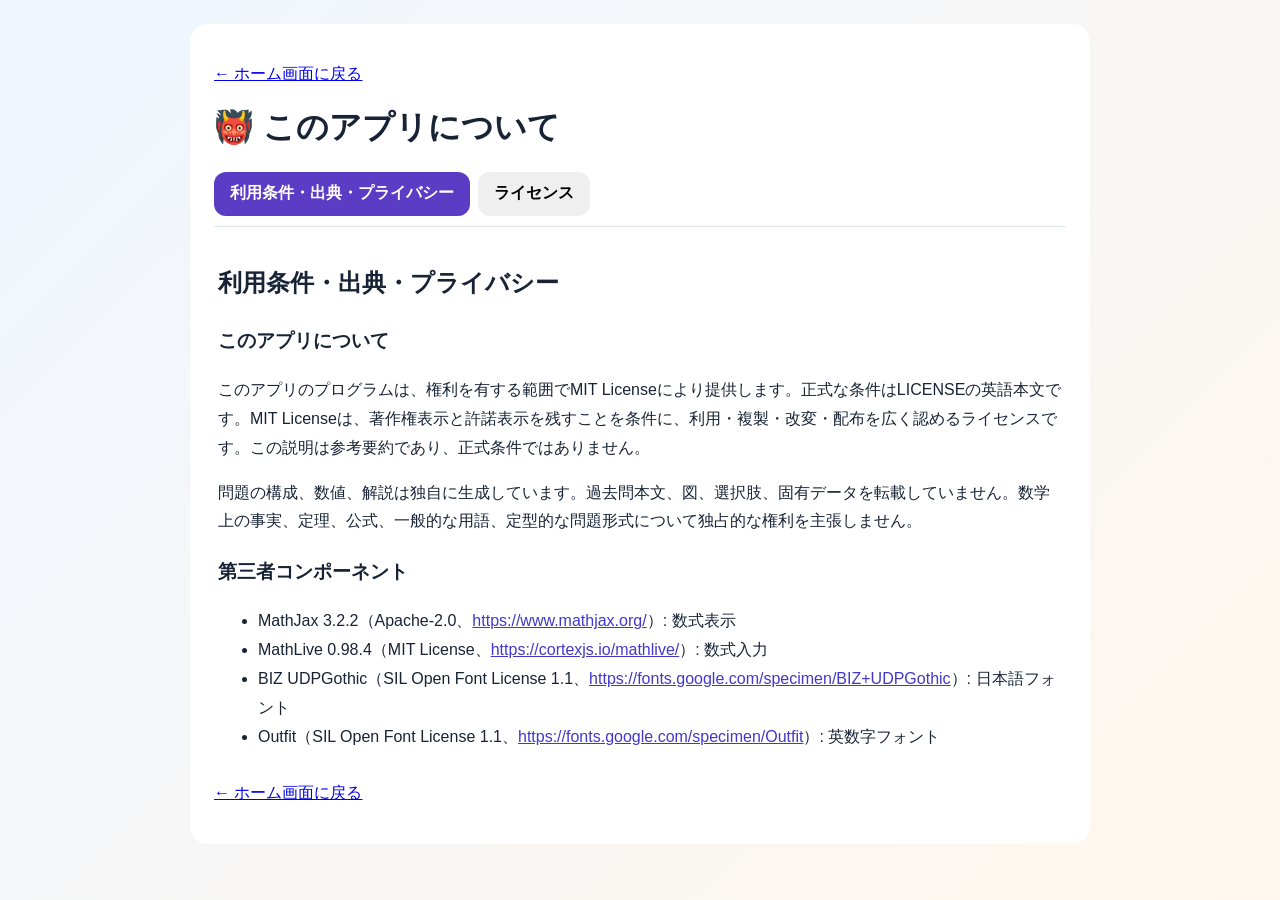
==== legal.html @ 6192b5d9 "一次方程式10問ドリルを公開" ====
<!doctype html>
<html lang="ja">
<head>
  <meta charset="utf-8"><meta name="viewport" content="width=device-width, initial-scale=1">
  <title>このアプリについて — 👹 高校入試対策シリーズ ～大問2・一次方程式～</title>
  <link rel="stylesheet" href="style.css">
  <style>body{overflow:auto}.legal{width:min(900px,100%);margin:24px auto;background:#fff;padding:24px;border-radius:18px}.tabs{display:flex;gap:8px;border-bottom:1px solid #dbe4ef;padding-bottom:10px}.tabs button[aria-selected="true"]{background:#5b3cc4;color:#fff}.panel{line-height:1.8;max-height:60vh;overflow:auto;padding:14px 4px}.panel pre{white-space:pre-wrap;font: .82rem ui-monospace,monospace}.panel a{color:#4338ca}</style>
</head>
<body><main class="legal"><p><a href="./">← ホーム画面に戻る</a></p><h1><span class="emoji-icon">👹</span> このアプリについて</h1><div class="tabs" role="tablist" aria-label="権利情報"><button role="tab" aria-selected="true" aria-controls="terms" id="terms-tab">利用条件・出典・プライバシー</button><button role="tab" aria-selected="false" aria-controls="license" id="license-tab">ライセンス</button></div><section id="terms" role="tabpanel" aria-labelledby="terms-tab" class="panel"></section><section id="license" role="tabpanel" aria-labelledby="license-tab" class="panel" hidden></section><p><a href="./">← ホーム画面に戻る</a></p></main>
<script>
function appendTextWithLinks(target,text){const parts=text.replace(/`/g,'').split(/(https?:\/\/[^\s）)]+[^\s）),.]?)/g);parts.forEach(part=>{if(/^https?:\/\//.test(part)){const a=document.createElement('a');a.href=part;a.target='_blank';a.rel='noopener';a.textContent=part;target.append(a)}else target.append(document.createTextNode(part));});}
function renderNotice(text,target){let list=null;text.split('\n').forEach(line=>{if(line.startsWith('# ')){const e=document.createElement('h2');e.textContent=line.slice(2);target.append(e);list=null;}else if(line.startsWith('## ')){const e=document.createElement('h3');e.textContent=line.slice(3);target.append(e);list=null;}else if(line.startsWith('- ')){if(!list){list=document.createElement('ul');target.append(list)}const e=document.createElement('li');appendTextWithLinks(e,line.slice(2));list.append(e)}else if(line.trim()){const e=document.createElement('p');appendTextWithLinks(e,line);target.append(e);list=null;}})}
async function load(){const terms=document.querySelector('#terms'),license=document.querySelector('#license');try{renderNotice(await (await fetch('NOTICE.md')).text(),terms)}catch{terms.textContent='利用条件を読み込めませんでした。'}try{const pre=document.createElement('pre');pre.textContent=await (await fetch('LICENSE')).text();license.append(pre)}catch{license.textContent='ライセンスを読み込めませんでした。'}}
document.querySelectorAll('[role=tab]').forEach(tab=>tab.addEventListener('click',()=>{document.querySelectorAll('[role=tab]').forEach(t=>t.setAttribute('aria-selected',String(t===tab)));document.querySelector('#terms').hidden=tab.id!=='terms-tab';document.querySelector('#license').hidden=tab.id!=='license-tab';}));load();
</script></body></html>
---- style.css ----
:root { --ink:#182436; --muted:#64748b; --paper:#f8fafc; --primary:#5b3cc4; --accent:#f97316; --good:#087f5b; --bad:#c92a2a; --line:#dbe4ef; --font:'Outfit','BIZ UDPGothic',sans-serif; }
* { box-sizing:border-box; }
html, body { width:100%; height:100%; margin:0; overflow:hidden; background:linear-gradient(135deg,#eff6ff,#fff7ed); color:var(--ink); font-family:var(--font); }
button, input { font:inherit; } button { cursor:pointer; border:0; border-radius:12px; min-height:44px; padding:10px 16px; font-weight:700; } button:focus-visible, a:focus-visible, math-field:focus-visible { outline:3px solid #fbbf24; outline-offset:2px; }
#app { height:100%; padding:clamp(12px,2vw,28px); display:flex; align-items:center; justify-content:center; }
.shell { width:min(1100px,100%); height:min(700px,100%); min-height:0; display:flex; flex-direction:column; background:rgba(255,255,255,.94); border:1px solid #e7edf5; border-radius:24px; box-shadow:0 18px 55px rgba(30,41,59,.16); overflow:hidden; }
.topbar { display:flex; align-items:center; justify-content:space-between; gap:12px; padding:16px 22px; border-bottom:1px solid var(--line); }
.brand { margin:0; font-size:clamp(1rem,2.1vw,1.35rem); }.emoji-icon { font-family:'Noto Color Emoji','Apple Color Emoji','Segoe UI Emoji',sans-serif; }
.home-top .brand { font-size:clamp(1.45rem,3vw,2rem); }
.content { flex:1; min-height:0; padding:clamp(16px,3vw,36px); display:flex; flex-direction:column; gap:16px; overflow:hidden; }
.home-grid { display:grid; grid-template-columns:1.2fr .8fr; gap:22px; min-height:0; flex:1; }.hero { padding:clamp(12px,2vw,24px); }.eyebrow,.muted { color:var(--muted); }.eyebrow { font-weight:700; letter-spacing:.06em; font-size:.8rem; }.hero h2 { font-size:clamp(1.65rem,3vw,2.5rem); margin:8px 0; }.hero p { line-height:1.7; max-width:58ch; }
.simple-home .home-start { display:flex; flex-direction:column; align-items:center; justify-content:center; gap:14px; }.simple-home .home-title { margin:0 0 8px; color:var(--primary); font-size:clamp(1.65rem,3.4vw,2.45rem); line-height:1.35; text-align:center; }.simple-home .home-start .actions { margin:0; }.simple-home .home-start .primary { min-width:220px; min-height:64px; font-size:1.15rem; }
.card { border:1px solid var(--line); border-radius:18px; padding:18px; background:#fff; min-height:0; }.card h3 { margin:0 0 10px; }.actions { display:flex; flex-wrap:wrap; gap:10px; margin-top:20px; }.primary { background:var(--primary); color:white; }.secondary { background:#e9e5ff; color:#4028a1; }.ghost { background:#f1f5f9; color:var(--ink); }.danger { color:var(--bad); background:#fff0f0; }
.history { overflow:auto; max-height:220px; }.history li { padding:9px 0; border-bottom:1px solid #edf2f7; list-style:none; font-size:.9rem; }.history ul { padding:0; margin:0; }
.progress { height:10px; border-radius:99px; background:#e9eef5; overflow:hidden; }.progress > span { display:block; height:100%; background:linear-gradient(90deg,var(--primary),#a855f7); transition:width .25s; }.meta { display:flex; gap:14px; color:var(--muted); font-weight:700; font-size:.9rem; }
.question-layout { display:grid; grid-template-columns:1.1fr .9fr; gap:18px; min-height:0; flex:1; }.problem { display:flex; flex-direction:column; justify-content:center; gap:15px; }.math { font-size:clamp(1.55rem,3.6vw,2.6rem); text-align:center; padding:14px 4px; min-height:75px; }.answer-row { display:flex; align-items:center; gap:10px; justify-content:center; font-size:1.25rem; font-weight:800; }.math-wrap { width:min(330px,72%); border:2px solid var(--line); border-radius:12px; padding:3px 10px; background:#fff; }.math-wrap:focus-within { border-color:var(--primary); } math-field { width:100%; font-size:1.45rem; border:0; background:transparent; min-height:44px; }.keypad { display:flex; justify-content:center; gap:8px; }.keypad button { min-width:52px; background:#edf2ff; color:#4338ca; }
.side { display:flex; flex-direction:column; gap:10px; min-height:0; }.hint-box,.feedback { overflow:auto; min-height:0; flex:1; line-height:1.6; background:#fffbeb; border:1px solid #fde68a; border-radius:14px; padding:13px; }.feedback { background:#f8fafc; border-color:var(--line); }.feedback.good { background:#ecfdf5; border-color:#a7f3d0; }.feedback.bad { background:#fff5f5; border-color:#fecaca; }.hint-actions { display:flex; gap:8px; flex-wrap:wrap; }.feedback p { margin:.35em 0; }
.result-list { overflow:auto; min-height:0; flex:1; padding-right:4px; }.result-item { border-left:5px solid var(--line); padding:10px 12px; margin:8px 0; background:#fff; }.result-item.good { border-color:var(--good); }.result-item.bad { border-color:var(--bad); }.result-score { font-size:clamp(2rem,5vw,3.8rem); margin:0; color:var(--primary); }
.setup { max-width:700px; margin:auto; width:100%; }.choice-row { display:flex; gap:10px; flex-wrap:wrap; }.choice { background:#eef2ff; color:#3730a3; }.choice.selected { background:var(--primary); color:#fff; }
.notice { padding:10px 12px; border-radius:10px; background:#fff7ed; color:#9a3412; }.sr-only { position:absolute; width:1px; height:1px; overflow:hidden; clip:rect(0,0,0,0); }
@media (max-width:720px) { .shell { border-radius:14px; } .home-grid,.question-layout { grid-template-columns:1fr; } .question-layout { overflow:auto; } .side { min-height:180px; } .topbar { padding:11px 14px; } .content { padding:14px; } }

/* ── ドリル画面：既存シリーズ共通の「上部進捗＋問題＋ヒント」構成 ── */
.quiz-shell { width:100%; height:100%; max-width:1366px; border:0; border-radius:0; box-shadow:none; background:transparent; overflow:visible; }
.quiz-shell .topbar { background:#fff; border:1px solid var(--line); border-radius:16px; box-shadow:0 8px 24px rgba(30,41,59,.10); padding:12px 18px; }
.quiz-shell .brand { color:var(--primary); font-size:clamp(1rem,2vw,1.35rem); font-weight:800; }
.quiz-shell .content { padding:clamp(12px,2vh,20px) 0 0; gap:10px; overflow:hidden; }
.quiz-shell .meta { justify-content:space-between; padding:0 4px; font-size:clamp(.8rem,1.5vw,1rem); }
.quiz-shell .progress { height:12px; box-shadow:inset 0 1px 2px rgba(30,41,59,.08); }
.quiz-shell .question-layout { grid-template-columns:minmax(0,1.15fr) minmax(280px,.85fr); gap:clamp(14px,2vw,26px); overflow:hidden; }
.quiz-shell .problem { border:2px solid var(--line); border-radius:18px; box-shadow:0 8px 24px rgba(30,41,59,.10); padding:clamp(16px,2.5vw,30px); justify-content:flex-start; overflow:auto; }
.quiz-shell .problem > p { margin:0; font-size:clamp(1rem,1.8vw,1.25rem); font-weight:700; text-align:center; }
.quiz-shell .math { padding:clamp(14px,2.5vh,26px) 4px; min-height:120px; display:flex; align-items:center; justify-content:center; background:#f8fbff; border:1px solid #dbeafe; border-radius:14px; }
.quiz-shell .answer-row { font-size:clamp(1.35rem,2.4vw,1.8rem); }
.quiz-shell .math-wrap { width:min(420px,78%); border-width:3px; padding:5px 12px; }
.quiz-shell math-field { font-size:clamp(1.5rem,2.6vw,2rem); }
.quiz-shell .keypad { gap:10px; }
.quiz-shell .keypad button { min-height:44px; padding:8px 16px; border:2px solid #c7d2fe; border-radius:10px; font-size:1rem; }
.quiz-shell #answer-actions { margin-top:auto; }
.quiz-shell #answer-actions .primary { width:100%; min-height:58px; font-size:clamp(1rem,1.8vw,1.2rem); border-radius:14px; box-shadow:0 8px 18px rgba(91,60,196,.24); }
.quiz-shell .side { gap:12px; overflow:hidden; }
.quiz-shell .hint-box { flex:1; background:#eff6ff; border:2px dashed #93c5fd; border-radius:14px; padding:16px; color:#334155; }
.quiz-shell .hint-box strong { color:#4338ca; font-size:1.05rem; }
.quiz-shell .hint-box p { margin:.6em 0 0; }
.quiz-shell .hint-actions { justify-content:center; }
.quiz-shell .hint-actions .ghost { min-width:180px; background:#eef2ff; border:2px solid #a5b4fc; color:#4338ca; }
.quiz-shell .feedback { flex:0 0 auto; min-height:108px; max-height:34%; padding:16px; border-width:2px; }

@media (max-width:720px) {
  #app { padding:8px; }
  .quiz-shell .topbar { padding:10px 12px; }
  .quiz-shell .brand { font-size:.95rem; }
  .quiz-shell .question-layout { grid-template-columns:1fr; overflow:auto; }
  .quiz-shell .problem { overflow:visible; }
  .quiz-shell .side { min-height:210px; }
  .quiz-shell .hint-box { flex:0 0 120px; }
}

.hidden { display:none !important; }
.quiz-shell .hint-box { display:flex; flex-direction:column; gap:10px; padding:0; background:transparent; border:0; border-radius:0; overflow:auto; }
.quiz-shell .hint-placeholder { margin:auto 0; padding:18px; border:2px dashed #93c5fd; border-radius:14px; background:#eff6ff; color:var(--muted); line-height:1.65; text-align:center; }
.quiz-shell .hint-step { padding:14px 16px; border:2px dashed #93c5fd; border-radius:14px; background:#eff6ff; color:#334155; line-height:1.65; }
.quiz-shell .hint-step > span { display:inline-block; padding:2px 10px; border-radius:999px; background:#6366f1; color:#fff; font-size:.8rem; font-weight:700; }
.quiz-shell .hint-step p { margin:8px 0 0; }
.quiz-shell .hint-step-answer { border-style:solid; border-color:#c92a2a; background:#fff5f5; }
.quiz-shell .hint-step-answer > span { background:#c92a2a; }
.quiz-shell .memo-area { display:flex; flex:1 1 140px; flex-direction:column; min-height:140px; overflow:hidden; border:2px solid var(--line); border-radius:14px; background:#fff; padding:10px 12px; }
.quiz-shell .memo-head { display:flex; align-items:center; justify-content:space-between; gap:12px; color:#4338ca; font-size:.9rem; font-weight:700; }
.quiz-shell #memo-clear { min-height:32px; padding:5px 12px; border:1px solid var(--line); border-radius:9px; background:#f1f5f9; color:var(--muted); font-size:.8rem; }
.quiz-shell #memo-canvas { display:block; width:100%; height:100%; min-height:96px; margin-top:8px; touch-action:none; cursor:crosshair; border-radius:9px; background:repeating-linear-gradient(to bottom,transparent 0,transparent 27px,#dbe4ef 27px,#dbe4ef 28px),#f8fbff; }
.quiz-shell .hint-box { flex:0 1 auto; max-height:44%; }
.quiz-shell .side > .memo-area { flex:1 1 180px; min-height:180px; }
.confetti { position:fixed; top:18vh; width:10px; height:16px; z-index:50; pointer-events:none; animation:confetti-fall 1.2s ease-out forwards; }
@keyframes confetti-fall { to { transform:translate(var(--x),68vh) rotate(720deg); opacity:0; } }
.quiz-shell .compact-answer { gap:10px; }
.quiz-shell .compact-answer .math-wrap { width:230px; max-width:48%; }
.quiz-shell .frac-key { min-width:62px; min-height:52px; padding:8px 14px; border:2px solid #c7d2fe; border-radius:10px; background:#edf2ff; color:#4338ca; font-size:1.05rem; }
.quiz-shell .question-hint { display:flex; flex:1 1 130px; flex-direction:column; min-height:130px; overflow:hidden; }
.quiz-shell .question-hint .hint-box { flex:1 1 auto; max-height:none; padding:2px; }
.quiz-shell .question-hint .hint-actions { padding-top:8px; justify-content:center; }
.quiz-shell .question-hint .hint-actions .ghost { min-width:170px; }
.quiz-shell .problem > .feedback { flex:0 0 auto; max-height:30%; }
.quiz-shell .compact-feedback { min-height:0; padding:8px 12px; }
.quiz-shell .compact-feedback p { margin:.2em 0 0; }
.quiz-shell .side { min-height:0; }
.quiz-shell .side > .memo-area { flex:1 1 auto; height:100%; min-height:0; }
.quiz-shell .question-hint { flex:0 0 auto; min-height:0; overflow:visible; }
.quiz-shell .question-hint .hint-box { flex:0 0 auto; overflow:visible; }
.quiz-shell .question-hint .hint-step { padding:8px 12px; line-height:1.45; }
.quiz-shell .question-hint .hint-step p { margin:4px 0 0; }
.quiz-shell .question-hint .hint-step { display:grid; grid-template-columns:minmax(150px,.95fr) minmax(0,1.05fr); gap:10px; align-items:center; padding:4px 8px; border-width:0 0 1px; border-style:solid; border-color:#bfdbfe; border-radius:0; background:transparent; }
.quiz-shell .hint-calc { padding:1px 3px; text-align:right; font-size:1rem; overflow-x:auto; }
.quiz-shell .hint-explain { margin:0 !important; font-size:.82rem; line-height:1.3; }
.quiz-shell .problem > .memo-area { flex:1 1 160px; min-height:160px; }
.quiz-shell .side > .question-hint { display:flex; flex:1 1 auto; flex-direction:column; min-height:0; height:100%; overflow:hidden; }
.quiz-shell .side .question-hint .hint-box { flex:1 1 auto; min-height:0; overflow:auto; justify-content:center; gap:14px; padding:14px; border:2px solid #bfdbfe; border-radius:16px; background:#f8fbff; }
.quiz-shell .side .question-hint .hint-step { grid-template-columns:minmax(175px,1fr) minmax(0,1.1fr); gap:18px; min-height:76px; padding:14px 16px; border:1px solid #bfdbfe; border-radius:14px; background:#fff; box-shadow:0 3px 9px rgba(30,41,59,.06); }
.quiz-shell .side .hint-calc { padding:5px 10px; font-size:1.25rem; }
.quiz-shell .side .hint-explain { font-size:1rem; line-height:1.5; }
.quiz-shell .side .hint-placeholder { margin:auto; width:100%; }
@media (max-width:720px) { .quiz-shell .hint-grid { grid-template-columns:1fr; gap:5px; } }
@media (max-width:720px) { .quiz-shell .compact-answer .math-wrap { width:180px; } .quiz-shell .question-hint { min-height:150px; } }
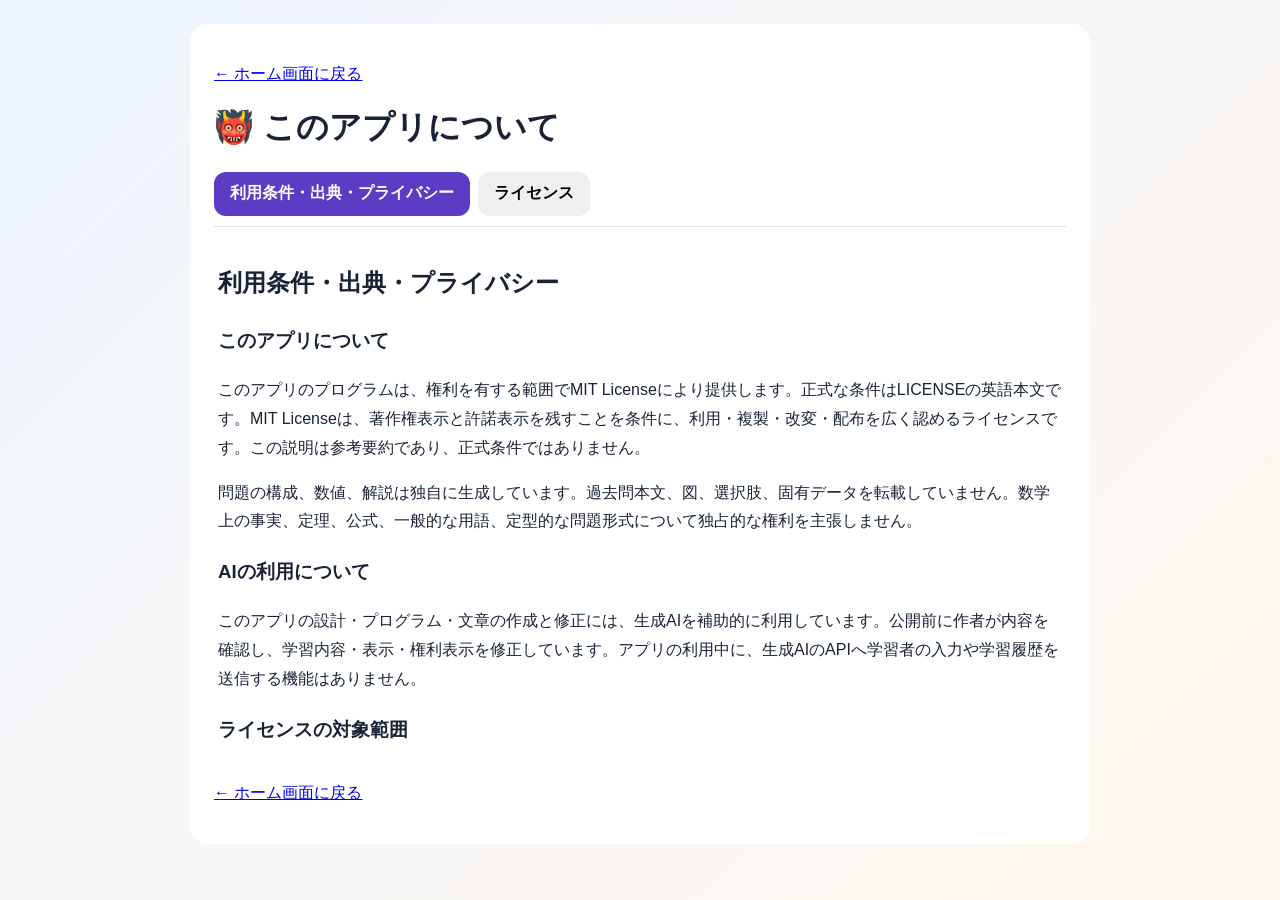
==== commit fd5aa316: "権利画面のNOTICE更新を確実化" ====
--- a/legal.html
+++ b/legal.html
@@ -10,6 +10,6 @@
 <script>
 function appendTextWithLinks(target,text){const parts=text.replace(/`/g,'').split(/(https?:\/\/[^\s）)]+[^\s）),.]?)/g);parts.forEach(part=>{if(/^https?:\/\//.test(part)){const a=document.createElement('a');a.href=part;a.target='_blank';a.rel='noopener';a.textContent=part;target.append(a)}else target.append(document.createTextNode(part));});}
 function renderNotice(text,target){let list=null;text.split('\n').forEach(line=>{if(line.startsWith('# ')){const e=document.createElement('h2');e.textContent=line.slice(2);target.append(e);list=null;}else if(line.startsWith('## ')){const e=document.createElement('h3');e.textContent=line.slice(3);target.append(e);list=null;}else if(line.startsWith('- ')){if(!list){list=document.createElement('ul');target.append(list)}const e=document.createElement('li');appendTextWithLinks(e,line.slice(2));list.append(e)}else if(line.trim()){const e=document.createElement('p');appendTextWithLinks(e,line);target.append(e);list=null;}})}
-async function load(){const terms=document.querySelector('#terms'),license=document.querySelector('#license');try{renderNotice(await (await fetch('NOTICE.md')).text(),terms)}catch{terms.textContent='利用条件を読み込めませんでした。'}try{const pre=document.createElement('pre');pre.textContent=await (await fetch('LICENSE')).text();license.append(pre)}catch{license.textContent='ライセンスを読み込めませんでした。'}}
+async function load(){const terms=document.querySelector('#terms'),license=document.querySelector('#license');try{renderNotice(await (await fetch('NOTICE.md?v=20260809b')).text(),terms)}catch{terms.textContent='利用条件を読み込めませんでした。'}try{const pre=document.createElement('pre');pre.textContent=await (await fetch('LICENSE?v=20260809b')).text();license.append(pre)}catch{license.textContent='ライセンスを読み込めませんでした。'}}
 document.querySelectorAll('[role=tab]').forEach(tab=>tab.addEventListener('click',()=>{document.querySelectorAll('[role=tab]').forEach(t=>t.setAttribute('aria-selected',String(t===tab)));document.querySelector('#terms').hidden=tab.id!=='terms-tab';document.querySelector('#license').hidden=tab.id!=='license-tab';}));load();
 </script></body></html>
